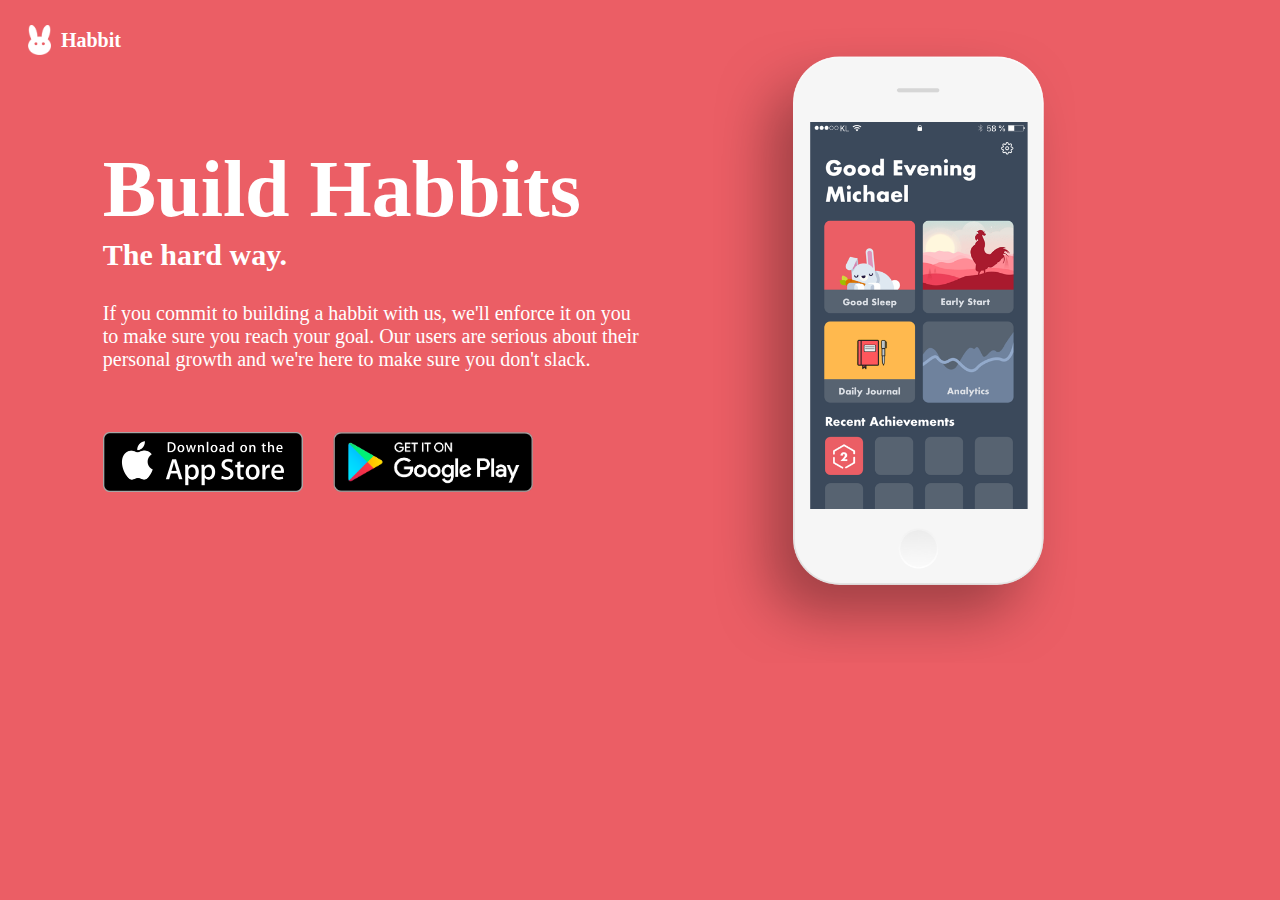
==== index.html @ ae21d608 "changed favicon slightly" ====
<!DOCTYPE html>
<html>

<head>
  <meta charset="UTF-8">
  <title>Habbit</title>
  <link rel="shortcut icon" href="./images/favicon.png" type="image/vnd.microsoft.icon">
  <link rel="stylesheet" href="styles.css" type="text/css">
</head>

<body>
  <div class="container">
    <div class="header">
      <img class="habbitIcon" src="./images/habbitIcon.png">
      <p class="habbitText">Habbit</p>
    </div>
    <div class="main-container">
      <div class="left">
        <h1>Build Habbits</h1>
        <h3>The hard way.</h3>

        <p>If you commit to building a habbit with us, we'll enforce it on you to make sure you reach your goal. Our
          users are serious about their personal growth and we're here to make sure you don't slack.</p>

        <img class="appstore" src="./images/appstore.png"> <img class="playstore" src="./images/playstore.png">
      </div>
      <div class="right">
        <img class="homescreen" src="./images/phoneHome.png">
      </div>
    </div>
  </div>
</body>

</html>
---- styles.css ----
body {
  background-color: #eb5e65;
  font-family: "futura";
  color: white;
}

.header {
  display: flex;
  flex-direction: row;
  justify-content: flex-start;
  align-items: center;
  margin: 20px 20px -40px 20px;
  height: 40px;
  align-items: center;
}

.main-container {
  display: flex;
  flex-wrap: wrap;
  width: 85%;
  margin: auto;
  font-size: 40px;
  flex-flow: row;
  flex: 1;
}

.habbitText {
  font-size: 20px;
  font-weight: bold;
  display: flex;
  align-self: center;
  padding-left: 10px;
}

.main-container h3 {
  margin-top: -50px;
  font-size: 30px;
}

.left {
  margin-top: 70px;
  flex: 1;
}

p {
  font-size: 20px;
  font-family: "avenir";
}

.right {
  flex: 1;
}

.homescreen {
  width: 100%;
  height: auto;
}

.appstore {
  margin-top: 40px;
  width: 200px;
  height: auto;
  margin-right: 20px;
}

.playstore {
  margin-top: 40px;
  width: 200px;
  height: auto;
}

.habbitIcon {
  display: flex;
  width: auto;
  height: 30px;
}
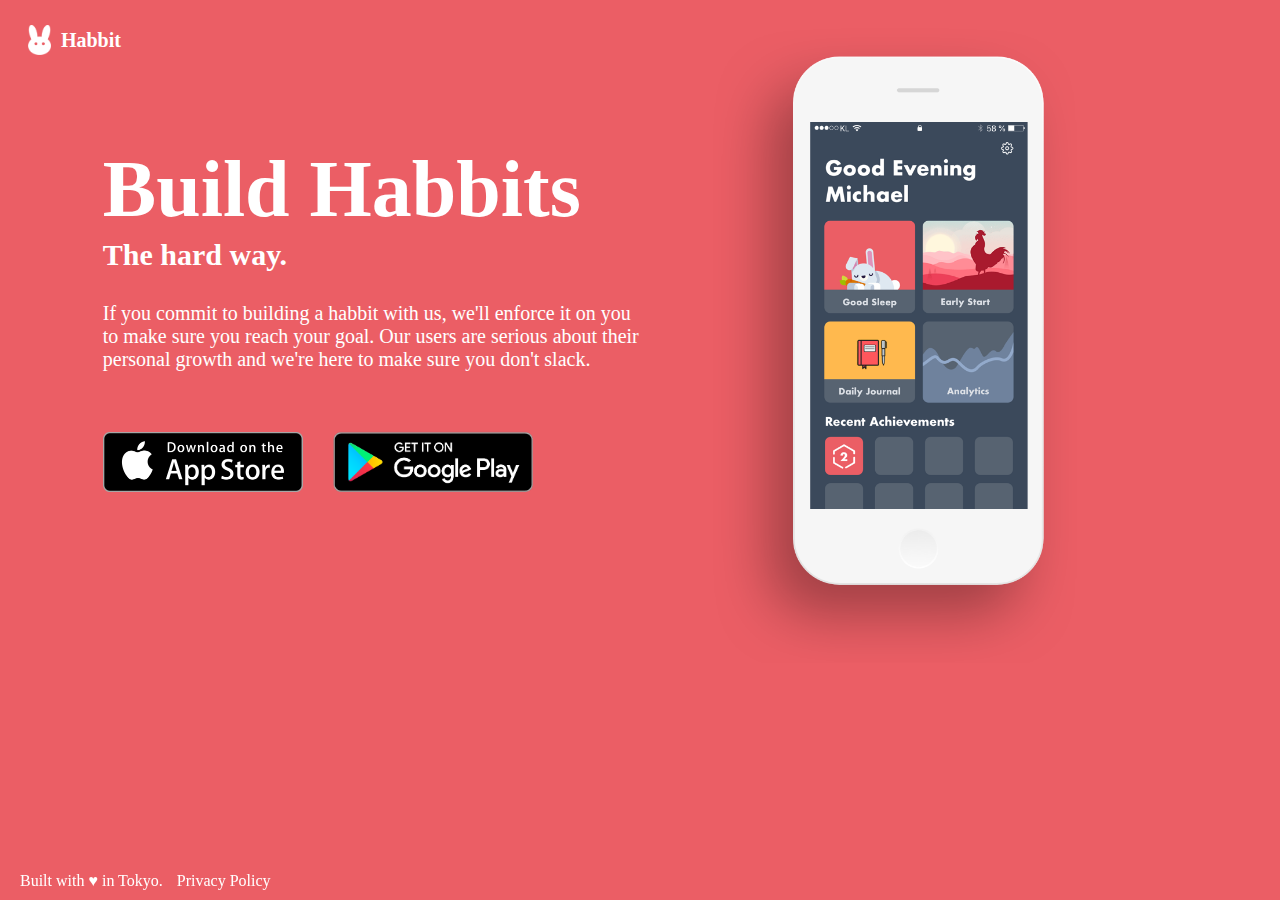
==== commit 9606cd37: "updated privacy policy" ====
--- a/index.html
+++ b/index.html
@@ -29,6 +29,9 @@
       </div>
     </div>
   </div>
+  <footer>
+    Built with ♥ in Tokyo. <span class="links"><a href="privacy.html">Privacy Policy</a></span>
+  </footer>
 </body>
 
 </html>--- a/styles.css
+++ b/styles.css
@@ -74,3 +74,22 @@
   width: auto;
   height: 30px;
 }
+
+footer {
+  position: fixed;
+  left: 0;
+  bottom: 0;
+  width: 100%;
+  color: white;
+  text-align: left;
+  padding: 10px 20px;
+}
+
+.links {
+  padding-left: 10px;
+}
+
+a {
+  text-decoration: none;
+  color: white;
+}
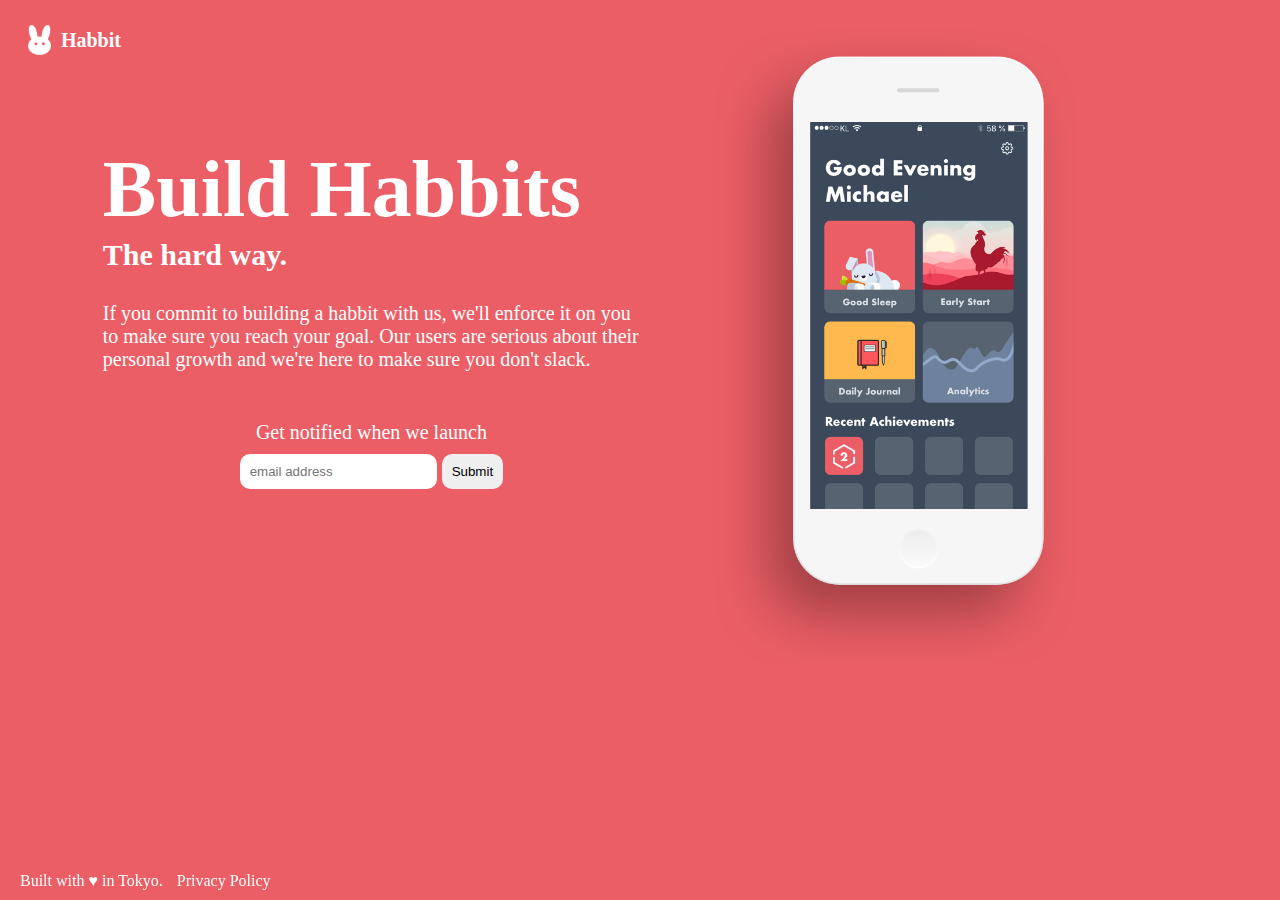
==== commit 22b98d68: "added signup form" ====
--- a/index.html
+++ b/index.html
@@ -21,8 +21,28 @@
 
         <p>If you commit to building a habbit with us, we'll enforce it on you to make sure you reach your goal. Our
           users are serious about their personal growth and we're here to make sure you don't slack.</p>
+        <!-- Begin MailChimp Signup Form -->
+        <link href="//cdn-images.mailchimp.com/embedcode/horizontal-slim-10_7.css" rel="stylesheet" type="text/css">
+        <div id="mc_embed_signup">
+          <form action="https://patron.us14.list-manage.com/subscribe/post?u=fce559a91e6e59aa5d1e9f18d&amp;id=e1dcd245df"
+            method="post" id="mc-embedded-subscribe-form" name="mc-embedded-subscribe-form" class="validate" target="_blank"
+            novalidate>
+            <div id="mc_embed_signup_scroll">
+              <label for="mce-EMAIL">Get notified when we launch</label><br>
+              <input type="email" value="" name="EMAIL" class="email" id="mce-EMAIL" placeholder="email address"
+                required>
+              <!-- real people should not fill this in and expect good things - do not remove this or risk form bot signups-->
+              <div style="position: absolute; left: -5000px;" aria-hidden="true"><input type="text" name="b_fce559a91e6e59aa5d1e9f18d_e1dcd245df"
+                  tabindex="-1" value=""></div>
+              <input type="submit" value="Submit" name="subscribe" id="mc-embedded-subscribe" class="button">
+            </div>
+          </form>
+        </div>
 
-        <img class="appstore" src="./images/appstore.png"> <img class="playstore" src="./images/playstore.png">
+        <!--End mc_embed_signup-->
+        <!-- <div class="imgWrapper">
+          <img class="appstore" src="./images/appstore.png"> <img class="playstore" src="./images/playstore.png">
+        </div> -->
       </div>
       <div class="right">
         <img class="homescreen" src="./images/phoneHome.png">
--- a/styles.css
+++ b/styles.css
@@ -93,3 +93,23 @@
   text-decoration: none;
   color: white;
 }
+
+#mc_embed_signup {
+  margin-top: 50px;
+  text-align: center;
+  font-size: 20px;
+  width: 100%;
+  /* font-family: "avenir"; */
+}
+
+input {
+  border: none;
+  padding: 10px;
+  border-radius: 10px;
+  margin-top: 10px;
+}
+
+/* .imgWrapper {
+  margin-top: 10px;
+  text-align: center;
+} */
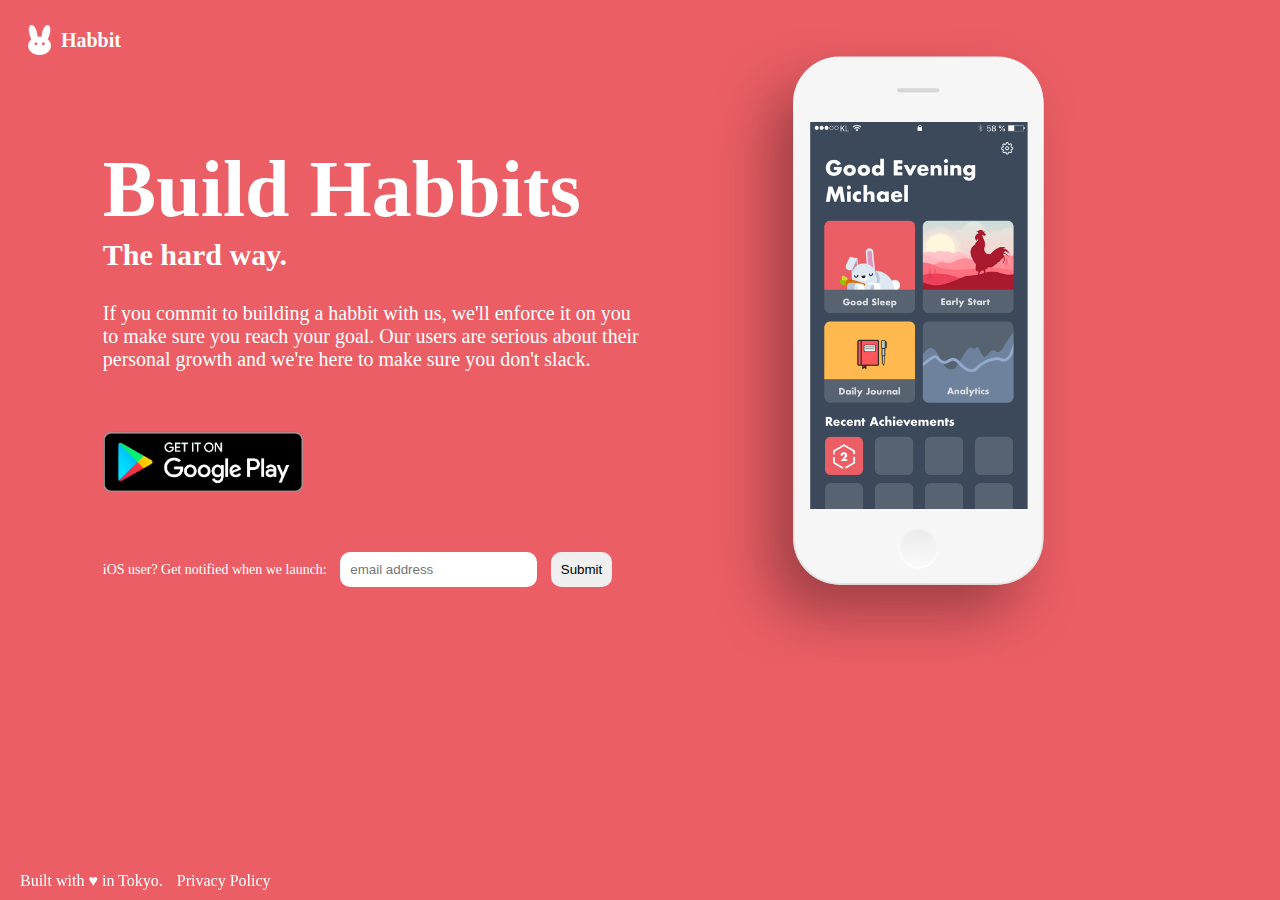
==== commit 56497474: "added android link and image" ====
--- a/index.html
+++ b/index.html
@@ -21,6 +21,10 @@
 
         <p>If you commit to building a habbit with us, we'll enforce it on you to make sure you reach your goal. Our
           users are serious about their personal growth and we're here to make sure you don't slack.</p>
+        <div class="imgWrapper">
+          <!-- <img class="appstore" src="./images/appstore.png">  -->
+          <a href="https://play.google.com/store/apps/details?id=com.habbits"><img class="playstore" src="./images/playstore.png"></a>
+        </div>
         <!-- Begin MailChimp Signup Form -->
         <link href="//cdn-images.mailchimp.com/embedcode/horizontal-slim-10_7.css" rel="stylesheet" type="text/css">
         <div id="mc_embed_signup">
@@ -28,7 +32,7 @@
             method="post" id="mc-embedded-subscribe-form" name="mc-embedded-subscribe-form" class="validate" target="_blank"
             novalidate>
             <div id="mc_embed_signup_scroll">
-              <label for="mce-EMAIL">Get notified when we launch</label><br>
+              <label for="mce-EMAIL">iOS user? Get notified when we launch:</label>
               <input type="email" value="" name="EMAIL" class="email" id="mce-EMAIL" placeholder="email address"
                 required>
               <!-- real people should not fill this in and expect good things - do not remove this or risk form bot signups-->
@@ -40,9 +44,6 @@
         </div>
 
         <!--End mc_embed_signup-->
-        <!-- <div class="imgWrapper">
-          <img class="appstore" src="./images/appstore.png"> <img class="playstore" src="./images/playstore.png">
-        </div> -->
       </div>
       <div class="right">
         <img class="homescreen" src="./images/phoneHome.png">
--- a/styles.css
+++ b/styles.css
@@ -95,11 +95,11 @@
 }
 
 #mc_embed_signup {
-  margin-top: 50px;
-  text-align: center;
-  font-size: 20px;
+  margin-top: 40px;
+  /* text-align: center; */
+  font-size: 14px;
   width: 100%;
-  /* font-family: "avenir"; */
+  font-family: "avenir";
 }
 
 input {
@@ -107,6 +107,7 @@
   padding: 10px;
   border-radius: 10px;
   margin-top: 10px;
+  margin-left: 10px;
 }
 
 /* .imgWrapper {
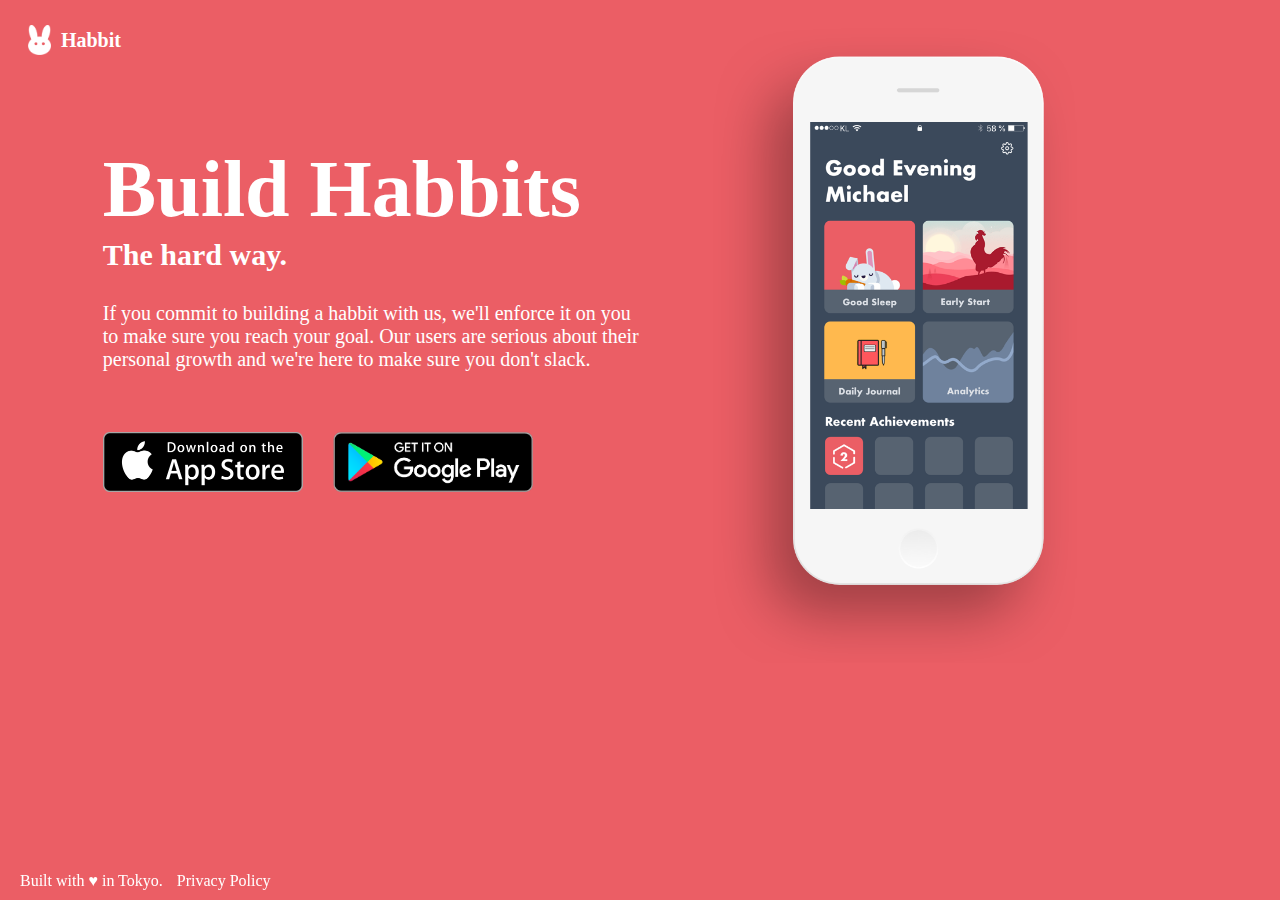
==== commit 7104cc05: "put back app store logo - next: link" ====
--- a/index.html
+++ b/index.html
@@ -22,26 +22,25 @@
         <p>If you commit to building a habbit with us, we'll enforce it on you to make sure you reach your goal. Our
           users are serious about their personal growth and we're here to make sure you don't slack.</p>
         <div class="imgWrapper">
-          <!-- <img class="appstore" src="./images/appstore.png">  -->
+          <img class="appstore" src="./images/appstore.png">
           <a href="https://play.google.com/store/apps/details?id=com.habbits"><img class="playstore" src="./images/playstore.png"></a>
         </div>
         <!-- Begin MailChimp Signup Form -->
-        <link href="//cdn-images.mailchimp.com/embedcode/horizontal-slim-10_7.css" rel="stylesheet" type="text/css">
-        <div id="mc_embed_signup">
+        <!-- <div id="mc_embed_signup">
           <form action="https://patron.us14.list-manage.com/subscribe/post?u=fce559a91e6e59aa5d1e9f18d&amp;id=e1dcd245df"
             method="post" id="mc-embedded-subscribe-form" name="mc-embedded-subscribe-form" class="validate" target="_blank"
             novalidate>
             <div id="mc_embed_signup_scroll">
               <label for="mce-EMAIL">iOS user? Get notified when we launch:</label>
               <input type="email" value="" name="EMAIL" class="email" id="mce-EMAIL" placeholder="email address"
-                required>
-              <!-- real people should not fill this in and expect good things - do not remove this or risk form bot signups-->
-              <div style="position: absolute; left: -5000px;" aria-hidden="true"><input type="text" name="b_fce559a91e6e59aa5d1e9f18d_e1dcd245df"
+                required> -->
+        <!-- real people should not fill this in and expect good things - do not remove this or risk form bot signups-->
+        <!-- <div style="position: absolute; left: -5000px;" aria-hidden="true"><input type="text" name="b_fce559a91e6e59aa5d1e9f18d_e1dcd245df"
                   tabindex="-1" value=""></div>
               <input type="submit" value="Submit" name="subscribe" id="mc-embedded-subscribe" class="button">
             </div>
           </form>
-        </div>
+        </div> -->
 
         <!--End mc_embed_signup-->
       </div>
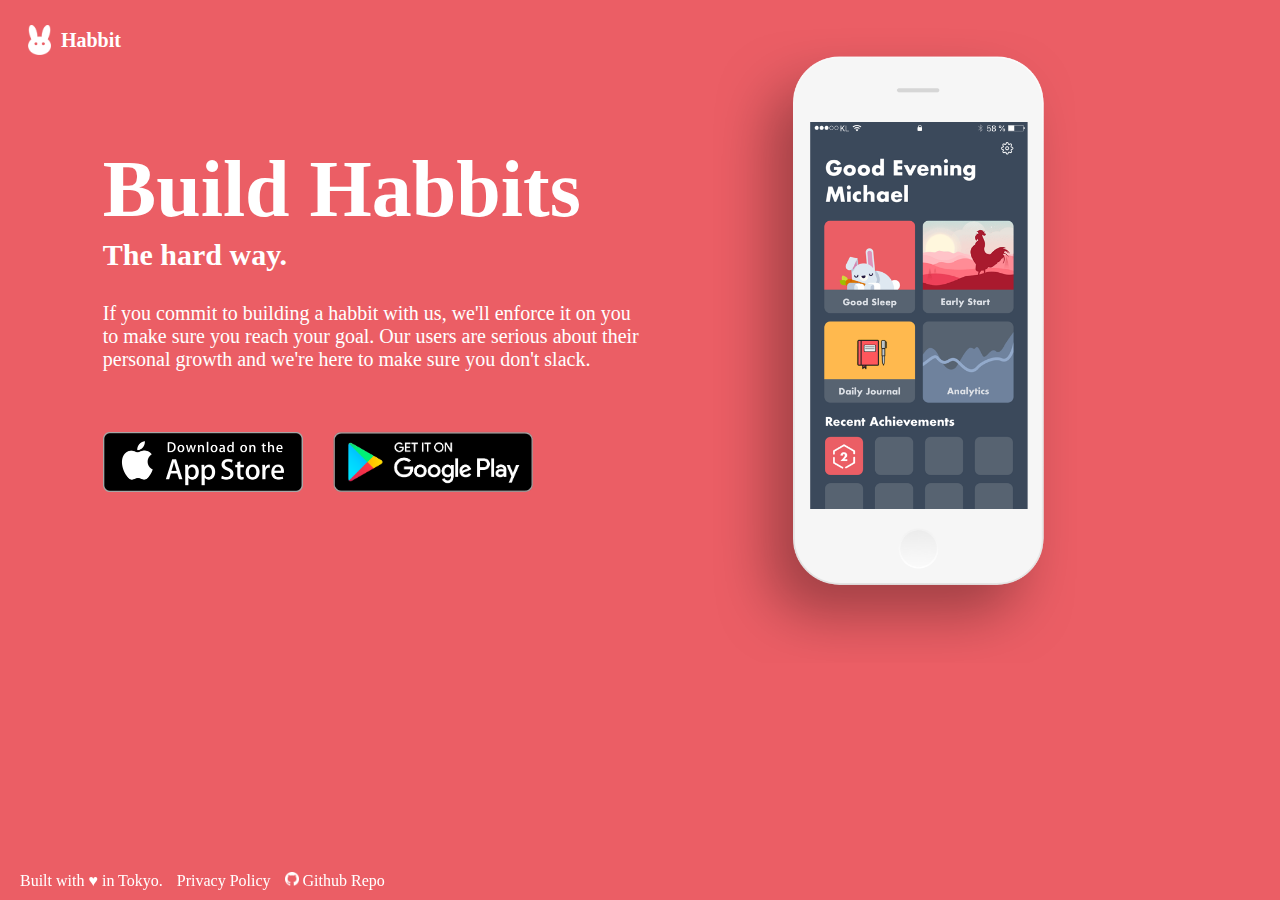
==== commit 5e7674b6: "added github repo into the footer" ====
--- a/index.html
+++ b/index.html
@@ -22,7 +22,7 @@
         <p>If you commit to building a habbit with us, we'll enforce it on you to make sure you reach your goal. Our
           users are serious about their personal growth and we're here to make sure you don't slack.</p>
         <div class="imgWrapper">
-          <img class="appstore" src="./images/appstore.png">
+          <a href="https://itunes.apple.com/us/app/habbits/id1436587447"><img class="appstore" src="./images/appstore.png"></a>
           <a href="https://play.google.com/store/apps/details?id=com.habbits"><img class="playstore" src="./images/playstore.png"></a>
         </div>
         <!-- Begin MailChimp Signup Form -->
@@ -51,6 +51,8 @@
   </div>
   <footer>
     Built with ♥ in Tokyo. <span class="links"><a href="privacy.html">Privacy Policy</a></span>
+    <span class="links"><a href="https://github.com/cc5-team-blue/habbits"><img class="github" src="./images/github.png"
+          height="14px"> Github Repo</a></span>
   </footer>
 </body>
 
